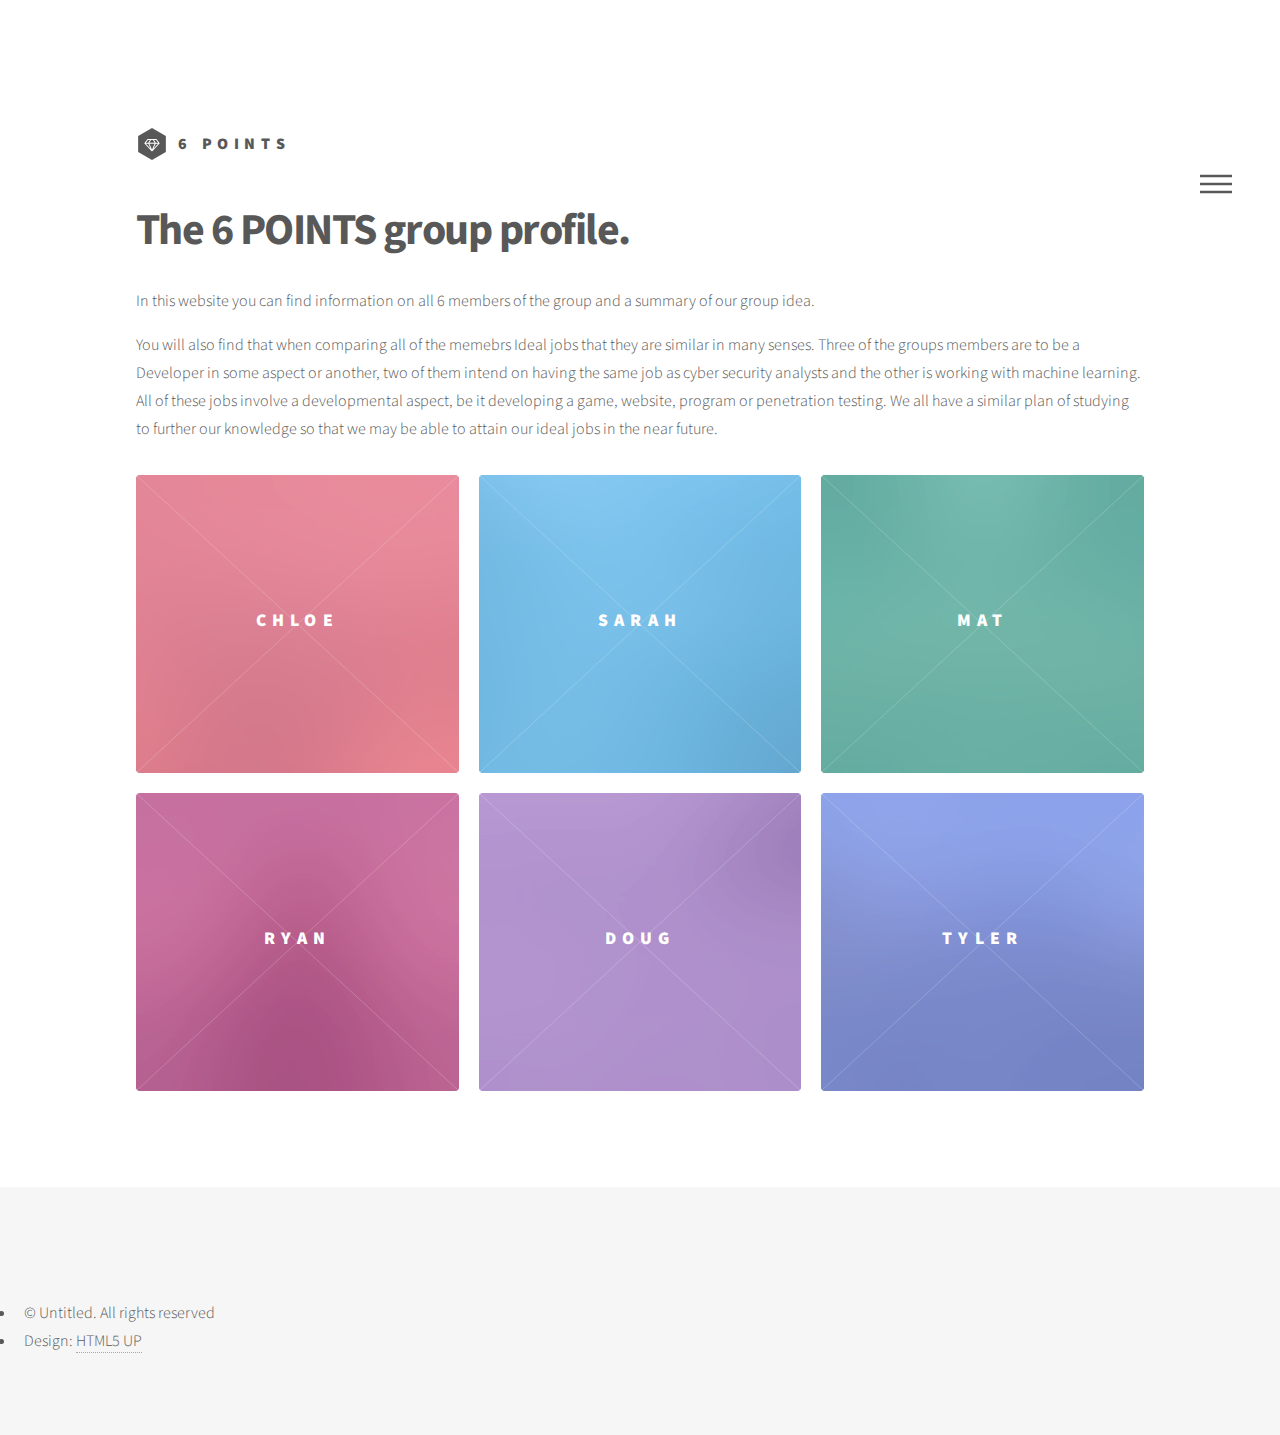
==== As2 website/index.html @ fba94cca "Add files via upload" ====
<!DOCTYPE HTML>
<!--
	Phantom by HTML5 UP
	html5up.net | @ajlkn
	Free for personal and commercial use under the CCA 3.0 license (html5up.net/license)
-->
<html>
	<head>
		<title>6 Points</title>
		<meta charset="utf-8" />
		<meta name="viewport" content="width=device-width, initial-scale=1, user-scalable=no" />
		<link rel="stylesheet" href="assets/css/main.css" />
		<noscript><link rel="stylesheet" href="assets/css/noscript.css" /></noscript>
	</head>
	<body class="is-preload">
		<!-- Wrapper -->
			<div id="wrapper">

				<!-- Header -->
					<header id="header">
						<div class="inner">

							<!-- Logo -->
								<a href="index.html" class="logo">
									<span class="symbol"><img src="images/logo.svg" alt="" /></span><span class="title">6 Points

							<!-- Nav -->
								<nav>
									<ul>
										<li><a href="#menu">Menu</a></li>
									</ul>
								</nav>

						</div>
					</header>

				<!-- Menu -->
					<nav id="menu">
						<h2>Menu</h2>
						<ul>
							<li><a href="index.html">Home</a></li>
							<li><a href="Chloe.html">Chloe</a></li>
							<li><a href="Sarah.html">Sarah</a></li>
							<li><a href="Mat.html">Mat</a></li>
							<li><a href="Ryan.html">Ryan</a></li>
							<li><a href="Doug.html">Doug</a></li>
							<li><a href="Tyler.html">Tyler</a></li>


						
						</ul>
					</nav>

				<!-- Main -->
					<div id="main">
						<div class="inner">
							<header>
								<h1></a>The 6 POINTS group profile. </h1>
								<p>In this website you can find information on all 6 members of the group and a summary of our group idea.</p>
								<p>You will also find that when comparing all of the memebrs Ideal jobs that they are similar in many senses. Three of the groups members are to be a Developer in some aspect or another, two of them intend on having the same job as cyber security analysts and the other is working with machine learning.
								All of these jobs involve a developmental aspect, be it developing a game, website, program or penetration testing.
								We all have a similar plan of studying to further our knowledge so that we may be able to attain our ideal jobs in the near future. </p>

							</header>
							<section class="tiles">
								<article class="style1">
									<span class="image">
										<img src="images/pic01.jpg" alt="" />
									</span>
									<a href="Chloe.html">
										<h2>Chloe</h2>
										<div class="content">
											
										</div>
									</a>
								</article>
								<article class="style2">
									<span class="image">
										<img src="images/pic02.jpg" alt="" />
									</span>
									<a href="Sarah.html">
										<h2>Sarah</h2>
										<div class="content">
											
										</div>
									</a>
								</article>
								<article class="style3">
									<span class="image">
										<img src="images/pic03.jpg" alt="" />
									</span>
									<a href="Mat.html">
										<h2>Mat</h2>
										<div class="content">
											
										</div>
									</a>
								</article>
								<article class="style4">
									<span class="image">
										<img src="images/pic04.jpg" alt="" />
									</span>
									<a href="Ryan.html">
										<h2>Ryan</h2>
										<div class="content">
											
										</div>
									</a>
								</article>
								<article class="style5">
									<span class="image">
										<img src="images/pic05.jpg" alt="" />
									</span>
									<a href="Doug.html">
										<h2>Doug</h2>
										<div class="content">
											
										</div>
									</a>
								</article>
								<article class="style6">
									<span class="image">
										<img src="images/pic06.jpg" alt="" />
									</span>
									<a href="Tyler.html">
										<h2>Tyler</h2>
										<div class="content">
											
										</div>
										
										</div>
									</a>
								</article>
							</section>
						</div>
					</div>

				<!-- Footer -->
					<footer id="footer">
						<div class="inner">
							<section>
								
										</div>
									</div>
									<ul class="actions">
										
									</ul>
								</form>
							</section>
							<section>
								
								</ul>
							</section>
							<ul class="copyright">
								<li>&copy; Untitled. All rights reserved</li><li>Design: <a href="http://html5up.net">HTML5 UP</a></li>
							</ul>
						</div>
					</footer>

			</div>

		<!-- Scripts -->
			<script src="assets/js/jquery.min.js"></script>
			<script src="assets/js/browser.min.js"></script>
			<script src="assets/js/breakpoints.min.js"></script>
			<script src="assets/js/util.js"></script>
			<script src="assets/js/main.js"></script>

	</body>
</html>
---- As2 website/assets/css/main.css ----
@import url(fontawesome-all.min.css);
@import url("https://fonts.googleapis.com/css?family=Source+Sans+Pro:300,700,900");

/*
	Phantom by HTML5 UP
	html5up.net | @ajlkn
	Free for personal and commercial use under the CCA 3.0 license (html5up.net/license)
*/

html, body, div, span, applet, object,
iframe, h1, h2, h3, h4, h5, h6, p, blockquote,
pre, a, abbr, acronym, address, big, cite,
code, del, dfn, em, img, ins, kbd, q, s, samp,
small, strike, strong, sub, sup, tt, var, b,
u, i, center, dl, dt, dd, ol, ul, li, fieldset,
form, label, legend, table, caption, tbody,
tfoot, thead, tr, th, td, article, aside,
canvas, details, embed, figure, figcaption,
footer, header, hgroup, menu, nav, output, ruby,
section, summary, time, mark, audio, video {
	margin: 0;
	padding: 0;
	border: 0;
	font-size: 100%;
	font: inherit;
	vertical-align: baseline;}

article, aside, details, figcaption, figure,
footer, header, hgroup, menu, nav, section {
	display: block;}

body {
	line-height: 1;
}

ol, ul {
	list-style: none;
}

blockquote, q {
	quotes: none;
}

	blockquote:before, blockquote:after, q:before, q:after {
		content: '';
		content: none;
	}

table {
	border-collapse: collapse;
	border-spacing: 0;
}

body {
	-webkit-text-size-adjust: none;
}

mark {
	background-color: transparent;
	color: inherit;
}

input::-moz-focus-inner {
	border: 0;
	padding: 0;
}

input, select, textarea {
	-moz-appearance: none;
	-webkit-appearance: none;
	-ms-appearance: none;
	appearance: none;
}

/* Basic */

	@-ms-viewport {
		width: device-width;
	}

	body {
		-ms-overflow-style: scrollbar;
	}

	@media screen and (max-width: 480px) {

		html, body {
			min-width: 320px;
		}

	}

	html {
		box-sizing: border-box;
	}

	*, *:before, *:after {
		box-sizing: inherit;
	}

	body {
		background: #ffffff;
	}

		body.is-preload *, body.is-preload *:before, body.is-preload *:after {
			-moz-animation: none !important;
			-webkit-animation: none !important;
			-ms-animation: none !important;
			animation: none !important;
			-moz-transition: none !important;
			-webkit-transition: none !important;
			-ms-transition: none !important;
			transition: none !important;
		}

/* Type */

	body, input, select, textarea {
		color: #585858;
		font-family: "Source Sans Pro", Helvetica, sans-serif;
		font-size: 16pt;
		font-weight: 300;
		line-height: 1.75;
	}

		@media screen and (max-width: 1680px) {

			body, input, select, textarea {
				font-size: 14pt;
			}

		}

		@media screen and (max-width: 1280px) {

			body, input, select, textarea {
				font-size: 12pt;
			}

		}

	a {
		-moz-transition: border-bottom-color 0.2s ease, color 0.2s ease;
		-webkit-transition: border-bottom-color 0.2s ease, color 0.2s ease;
		-ms-transition: border-bottom-color 0.2s ease, color 0.2s ease;
		transition: border-bottom-color 0.2s ease, color 0.2s ease;
		text-decoration: none;
		color: #585858;
		border-bottom: dotted 1px rgba(88, 88, 88, 0.5);
	}

		a:hover {
			border-bottom-color: transparent;
			color: #f2849e !important;
		}

	strong, b {
		font-weight: 900;
	}

	em, i {
		font-style: italic;
	}

	p {
		margin: 0 0 2em 0;
	}

	h1 {
		font-size: 2.75em;
		font-weight: 700;
		line-height: 1.3;
		margin: 0 0 1em 0;
		letter-spacing: -0.035em;
	}

		h1 a {
			color: inherit;
		}

		@media screen and (max-width: 736px) {

			h1 {
				font-size: 2em;
				margin: 0 0 1em 0;
			}

		}

		@media screen and (max-width: 360px) {

			h1 {
				font-size: 1.75em;
			}

		}

	h2, h3, h4, h5, h6 {
		font-weight: 900;
		line-height: 1.5;
		margin: 0 0 2em 0;
		text-transform: uppercase;
		letter-spacing: 0.35em;
	}

		h2 a, h3 a, h4 a, h5 a, h6 a {
			color: inherit;
		}

	h2 {
		font-size: 1.1em;
	}

	h3 {
		font-size: 1em;
	}

	h4 {
		font-size: 0.8em;
	}

	h5 {
		font-size: 0.8em;
	}

	h6 {
		font-size: 0.8em;
	}

	@media screen and (max-width: 980px) {

		h1 br, h2 br, h3 br, h4 br, h5 br, h6 br {
			display: none;
		}

	}

	@media screen and (max-width: 736px) {

		h2 {
			font-size: 1em;
		}

		h3 {
			font-size: 0.8em;
		}

	}

	sub {
		font-size: 0.8em;
		position: relative;
		top: 0.5em;
	}

	sup {
		font-size: 0.8em;
		position: relative;
		top: -0.5em;
	}

	blockquote {
		border-left: solid 4px #c9c9c9;
		font-style: italic;
		margin: 0 0 2em 0;
		padding: 0.5em 0 0.5em 2em;
	}

	code {
		background: rgba(144, 144, 144, 0.075);
		border-radius: 4px;
		border: solid 1px #c9c9c9;
		font-family: "Courier New", monospace;
		font-size: 0.9em;
		margin: 0 0.25em;
		padding: 0.25em 0.65em;
	}

	pre {
		-webkit-overflow-scrolling: touch;
		font-family: "Courier New", monospace;
		font-size: 0.9em;
		margin: 0 0 2em 0;
	}

		pre code {
			display: block;
			line-height: 1.75;
			padding: 1em 1.5em;
			overflow-x: auto;
		}

	hr {
		border: 0;
		border-bottom: solid 1px #c9c9c9;
		margin: 2em 0;
	}

		hr.major {
			margin: 3em 0;
		}

	.align-left {
		text-align: left;
	}

	.align-center {
		text-align: center;
	}

	.align-right {
		text-align: right;
	}

/* Row */

	.row {
		display: flex;
		flex-wrap: wrap;
		box-sizing: border-box;
		align-items: stretch;
	}

		.row > * {
			box-sizing: border-box;
		}

		.row.gtr-uniform > * > :last-child {
			margin-bottom: 0;
		}

		.row.aln-left {
			justify-content: flex-start;
		}

		.row.aln-center {
			justify-content: center;
		}

		.row.aln-right {
			justify-content: flex-end;
		}

		.row.aln-top {
			align-items: flex-start;
		}

		.row.aln-middle {
			align-items: center;
		}

		.row.aln-bottom {
			align-items: flex-end;
		}

		.row > .imp {
			order: -1;
		}

		.row > .col-1 {
			width: 8.33333%;
		}

		.row > .off-1 {
			margin-left: 8.33333%;
		}

		.row > .col-2 {
			width: 16.66667%;
		}

		.row > .off-2 {
			margin-left: 16.66667%;
		}

		.row > .col-3 {
			width: 25%;
		}

		.row > .off-3 {
			margin-left: 25%;
		}

		.row > .col-4 {
			width: 33.33333%;
		}

		.row > .off-4 {
			margin-left: 33.33333%;
		}

		.row > .col-5 {
			width: 41.66667%;
		}

		.row > .off-5 {
			margin-left: 41.66667%;
		}

		.row > .col-6 {
			width: 50%;
		}

		.row > .off-6 {
			margin-left: 50%;
		}

		.row > .col-7 {
			width: 58.33333%;
		}

		.row > .off-7 {
			margin-left: 58.33333%;
		}

		.row > .col-8 {
			width: 66.66667%;
		}

		.row > .off-8 {
			margin-left: 66.66667%;
		}

		.row > .col-9 {
			width: 75%;
		}

		.row > .off-9 {
			margin-left: 75%;
		}

		.row > .col-10 {
			width: 83.33333%;
		}

		.row > .off-10 {
			margin-left: 83.33333%;
		}

		.row > .col-11 {
			width: 91.66667%;
		}

		.row > .off-11 {
			margin-left: 91.66667%;
		}

		.row > .col-12 {
			width: 100%;
		}

		.row > .off-12 {
			margin-left: 100%;
		}

		.row.gtr-0 {
			margin-top: 0;
			margin-left: 0em;
		}

			.row.gtr-0 > * {
				padding: 0 0 0 0em;
			}

			.row.gtr-0.gtr-uniform {
				margin-top: 0em;
			}

				.row.gtr-0.gtr-uniform > * {
					padding-top: 0em;
				}

		.row.gtr-25 {
			margin-top: 0;
			margin-left: -0.5em;
		}

			.row.gtr-25 > * {
				padding: 0 0 0 0.5em;
			}

			.row.gtr-25.gtr-uniform {
				margin-top: -0.5em;
			}

				.row.gtr-25.gtr-uniform > * {
					padding-top: 0.5em;
				}

		.row.gtr-50 {
			margin-top: 0;
			margin-left: -1em;
		}

			.row.gtr-50 > * {
				padding: 0 0 0 1em;
			}

			.row.gtr-50.gtr-uniform {
				margin-top: -1em;
			}

				.row.gtr-50.gtr-uniform > * {
					padding-top: 1em;
				}

		.row {
			margin-top: 0;
			margin-left: -2em;
		}

			.row > * {
				padding: 0 0 0 2em;
			}

			.row.gtr-uniform {
				margin-top: -2em;
			}

				.row.gtr-uniform > * {
					padding-top: 2em;
				}

		.row.gtr-150 {
			margin-top: 0;
			margin-left: -3em;
		}

			.row.gtr-150 > * {
				padding: 0 0 0 3em;
			}

			.row.gtr-150.gtr-uniform {
				margin-top: -3em;
			}

				.row.gtr-150.gtr-uniform > * {
					padding-top: 3em;
				}

		.row.gtr-200 {
			margin-top: 0;
			margin-left: -4em;
		}

			.row.gtr-200 > * {
				padding: 0 0 0 4em;
			}

			.row.gtr-200.gtr-uniform {
				margin-top: -4em;
			}

				.row.gtr-200.gtr-uniform > * {
					padding-top: 4em;
				}

		@media screen and (max-width: 1680px) {

			.row {
				display: flex;
				flex-wrap: wrap;
				box-sizing: border-box;
				align-items: stretch;
			}

				.row > * {
					box-sizing: border-box;
				}

				.row.gtr-uniform > * > :last-child {
					margin-bottom: 0;
				}

				.row.aln-left {
					justify-content: flex-start;
				}

				.row.aln-center {
					justify-content: center;
				}

				.row.aln-right {
					justify-content: flex-end;
				}

				.row.aln-top {
					align-items: flex-start;
				}

				.row.aln-middle {
					align-items: center;
				}

				.row.aln-bottom {
					align-items: flex-end;
				}

				.row > .imp-xlarge {
					order: -1;
				}

				.row > .col-1-xlarge {
					width: 8.33333%;
				}

				.row > .off-1-xlarge {
					margin-left: 8.33333%;
				}

				.row > .col-2-xlarge {
					width: 16.66667%;
				}

				.row > .off-2-xlarge {
					margin-left: 16.66667%;
				}

				.row > .col-3-xlarge {
					width: 25%;
				}

				.row > .off-3-xlarge {
					margin-left: 25%;
				}

				.row > .col-4-xlarge {
					width: 33.33333%;
				}

				.row > .off-4-xlarge {
					margin-left: 33.33333%;
				}

				.row > .col-5-xlarge {
					width: 41.66667%;
				}

				.row > .off-5-xlarge {
					margin-left: 41.66667%;
				}

				.row > .col-6-xlarge {
					width: 50%;
				}

				.row > .off-6-xlarge {
					margin-left: 50%;
				}

				.row > .col-7-xlarge {
					width: 58.33333%;
				}

				.row > .off-7-xlarge {
					margin-left: 58.33333%;
				}

				.row > .col-8-xlarge {
					width: 66.66667%;
				}

				.row > .off-8-xlarge {
					margin-left: 66.66667%;
				}

				.row > .col-9-xlarge {
					width: 75%;
				}

				.row > .off-9-xlarge {
					margin-left: 75%;
				}

				.row > .col-10-xlarge {
					width: 83.33333%;
				}

				.row > .off-10-xlarge {
					margin-left: 83.33333%;
				}

				.row > .col-11-xlarge {
					width: 91.66667%;
				}

				.row > .off-11-xlarge {
					margin-left: 91.66667%;
				}

				.row > .col-12-xlarge {
					width: 100%;
				}

				.row > .off-12-xlarge {
					margin-left: 100%;
				}

				.row.gtr-0 {
					margin-top: 0;
					margin-left: 0em;
				}

					.row.gtr-0 > * {
						padding: 0 0 0 0em;
					}

					.row.gtr-0.gtr-uniform {
						margin-top: 0em;
					}

						.row.gtr-0.gtr-uniform > * {
							padding-top: 0em;
						}

				.row.gtr-25 {
					margin-top: 0;
					margin-left: -0.5em;
				}

					.row.gtr-25 > * {
						padding: 0 0 0 0.5em;
					}

					.row.gtr-25.gtr-uniform {
						margin-top: -0.5em;
					}

						.row.gtr-25.gtr-uniform > * {
							padding-top: 0.5em;
						}

				.row.gtr-50 {
					margin-top: 0;
					margin-left: -1em;
				}

					.row.gtr-50 > * {
						padding: 0 0 0 1em;
					}

					.row.gtr-50.gtr-uniform {
						margin-top: -1em;
					}

						.row.gtr-50.gtr-uniform > * {
							padding-top: 1em;
						}

				.row {
					margin-top: 0;
					margin-left: -2em;
				}

					.row > * {
						padding: 0 0 0 2em;
					}

					.row.gtr-uniform {
						margin-top: -2em;
					}

						.row.gtr-uniform > * {
							padding-top: 2em;
						}

				.row.gtr-150 {
					margin-top: 0;
					margin-left: -3em;
				}

					.row.gtr-150 > * {
						padding: 0 0 0 3em;
					}

					.row.gtr-150.gtr-uniform {
						margin-top: -3em;
					}

						.row.gtr-150.gtr-uniform > * {
							padding-top: 3em;
						}

				.row.gtr-200 {
					margin-top: 0;
					margin-left: -4em;
				}

					.row.gtr-200 > * {
						padding: 0 0 0 4em;
					}

					.row.gtr-200.gtr-uniform {
						margin-top: -4em;
					}

						.row.gtr-200.gtr-uniform > * {
							padding-top: 4em;
						}

		}

		@media screen and (max-width: 1280px) {

			.row {
				display: flex;
				flex-wrap: wrap;
				box-sizing: border-box;
				align-items: stretch;
			}

				.row > * {
					box-sizing: border-box;
				}

				.row.gtr-uniform > * > :last-child {
					margin-bottom: 0;
				}

				.row.aln-left {
					justify-content: flex-start;
				}

				.row.aln-center {
					justify-content: center;
				}

				.row.aln-right {
					justify-content: flex-end;
				}

				.row.aln-top {
					align-items: flex-start;
				}

				.row.aln-middle {
					align-items: center;
				}

				.row.aln-bottom {
					align-items: flex-end;
				}

				.row > .imp-large {
					order: -1;
				}

				.row > .col-1-large {
					width: 8.33333%;
				}

				.row > .off-1-large {
					margin-left: 8.33333%;
				}

				.row > .col-2-large {
					width: 16.66667%;
				}

				.row > .off-2-large {
					margin-left: 16.66667%;
				}

				.row > .col-3-large {
					width: 25%;
				}

				.row > .off-3-large {
					margin-left: 25%;
				}

				.row > .col-4-large {
					width: 33.33333%;
				}

				.row > .off-4-large {
					margin-left: 33.33333%;
				}

				.row > .col-5-large {
					width: 41.66667%;
				}

				.row > .off-5-large {
					margin-left: 41.66667%;
				}

				.row > .col-6-large {
					width: 50%;
				}

				.row > .off-6-large {
					margin-left: 50%;
				}

				.row > .col-7-large {
					width: 58.33333%;
				}

				.row > .off-7-large {
					margin-left: 58.33333%;
				}

				.row > .col-8-large {
					width: 66.66667%;
				}

				.row > .off-8-large {
					margin-left: 66.66667%;
				}

				.row > .col-9-large {
					width: 75%;
				}

				.row > .off-9-large {
					margin-left: 75%;
				}

				.row > .col-10-large {
					width: 83.33333%;
				}

				.row > .off-10-large {
					margin-left: 83.33333%;
				}

				.row > .col-11-large {
					width: 91.66667%;
				}

				.row > .off-11-large {
					margin-left: 91.66667%;
				}

				.row > .col-12-large {
					width: 100%;
				}

				.row > .off-12-large {
					margin-left: 100%;
				}

				.row.gtr-0 {
					margin-top: 0;
					margin-left: 0em;
				}

					.row.gtr-0 > * {
						padding: 0 0 0 0em;
					}

					.row.gtr-0.gtr-uniform {
						margin-top: 0em;
					}

						.row.gtr-0.gtr-uniform > * {
							padding-top: 0em;
						}

				.row.gtr-25 {
					margin-top: 0;
					margin-left: -0.5em;
				}

					.row.gtr-25 > * {
						padding: 0 0 0 0.5em;
					}

					.row.gtr-25.gtr-uniform {
						margin-top: -0.5em;
					}

						.row.gtr-25.gtr-uniform > * {
							padding-top: 0.5em;
						}

				.row.gtr-50 {
					margin-top: 0;
					margin-left: -1em;
				}

					.row.gtr-50 > * {
						padding: 0 0 0 1em;
					}

					.row.gtr-50.gtr-uniform {
						margin-top: -1em;
					}

						.row.gtr-50.gtr-uniform > * {
							padding-top: 1em;
						}

				.row {
					margin-top: 0;
					margin-left: -2em;
				}

					.row > * {
						padding: 0 0 0 2em;
					}

					.row.gtr-uniform {
						margin-top: -2em;
					}

						.row.gtr-uniform > * {
							padding-top: 2em;
						}

				.row.gtr-150 {
					margin-top: 0;
					margin-left: -3em;
				}

					.row.gtr-150 > * {
						padding: 0 0 0 3em;
					}

					.row.gtr-150.gtr-uniform {
						margin-top: -3em;
					}

						.row.gtr-150.gtr-uniform > * {
							padding-top: 3em;
						}

				.row.gtr-200 {
					margin-top: 0;
					margin-left: -4em;
				}

					.row.gtr-200 > * {
						padding: 0 0 0 4em;
					}

					.row.gtr-200.gtr-uniform {
						margin-top: -4em;
					}

						.row.gtr-200.gtr-uniform > * {
							padding-top: 4em;
						}

		}

		@media screen and (max-width: 980px) {

			.row {
				display: flex;
				flex-wrap: wrap;
				box-sizing: border-box;
				align-items: stretch;
			}

				.row > * {
					box-sizing: border-box;
				}

				.row.gtr-uniform > * > :last-child {
					margin-bottom: 0;
				}

				.row.aln-left {
					justify-content: flex-start;
				}

				.row.aln-center {
					justify-content: center;
				}

				.row.aln-right {
					justify-content: flex-end;
				}

				.row.aln-top {
					align-items: flex-start;
				}

				.row.aln-middle {
					align-items: center;
				}

				.row.aln-bottom {
					align-items: flex-end;
				}

				.row > .imp-medium {
					order: -1;
				}

				.row > .col-1-medium {
					width: 8.33333%;
				}

				.row > .off-1-medium {
					margin-left: 8.33333%;
				}

				.row > .col-2-medium {
					width: 16.66667%;
				}

				.row > .off-2-medium {
					margin-left: 16.66667%;
				}

				.row > .col-3-medium {
					width: 25%;
				}

				.row > .off-3-medium {
					margin-left: 25%;
				}

				.row > .col-4-medium {
					width: 33.33333%;
				}

				.row > .off-4-medium {
					margin-left: 33.33333%;
				}

				.row > .col-5-medium {
					width: 41.66667%;
				}

				.row > .off-5-medium {
					margin-left: 41.66667%;
				}

				.row > .col-6-medium {
					width: 50%;
				}

				.row > .off-6-medium {
					margin-left: 50%;
				}

				.row > .col-7-medium {
					width: 58.33333%;
				}

				.row > .off-7-medium {
					margin-left: 58.33333%;
				}

				.row > .col-8-medium {
					width: 66.66667%;
				}

				.row > .off-8-medium {
					margin-left: 66.66667%;
				}

				.row > .col-9-medium {
					width: 75%;
				}

				.row > .off-9-medium {
					margin-left: 75%;
				}

				.row > .col-10-medium {
					width: 83.33333%;
				}

				.row > .off-10-medium {
					margin-left: 83.33333%;
				}

				.row > .col-11-medium {
					width: 91.66667%;
				}

				.row > .off-11-medium {
					margin-left: 91.66667%;
				}

				.row > .col-12-medium {
					width: 100%;
				}

				.row > .off-12-medium {
					margin-left: 100%;
				}

				.row.gtr-0 {
					margin-top: 0;
					margin-left: 0em;
				}

					.row.gtr-0 > * {
						padding: 0 0 0 0em;
					}

					.row.gtr-0.gtr-uniform {
						margin-top: 0em;
					}

						.row.gtr-0.gtr-uniform > * {
							padding-top: 0em;
						}

				.row.gtr-25 {
					margin-top: 0;
					margin-left: -0.375em;
				}

					.row.gtr-25 > * {
						padding: 0 0 0 0.375em;
					}

					.row.gtr-25.gtr-uniform {
						margin-top: -0.375em;
					}

						.row.gtr-25.gtr-uniform > * {
							padding-top: 0.375em;
						}

				.row.gtr-50 {
					margin-top: 0;
					margin-left: -0.75em;
				}

					.row.gtr-50 > * {
						padding: 0 0 0 0.75em;
					}

					.row.gtr-50.gtr-uniform {
						margin-top: -0.75em;
					}

						.row.gtr-50.gtr-uniform > * {
							padding-top: 0.75em;
						}

				.row {
					margin-top: 0;
					margin-left: -1.5em;
				}

					.row > * {
						padding: 0 0 0 1.5em;
					}

					.row.gtr-uniform {
						margin-top: -1.5em;
					}

						.row.gtr-uniform > * {
							padding-top: 1.5em;
						}

				.row.gtr-150 {
					margin-top: 0;
					margin-left: -2.25em;
				}

					.row.gtr-150 > * {
						padding: 0 0 0 2.25em;
					}

					.row.gtr-150.gtr-uniform {
						margin-top: -2.25em;
					}

						.row.gtr-150.gtr-uniform > * {
							padding-top: 2.25em;
						}

				.row.gtr-200 {
					margin-top: 0;
					margin-left: -3em;
				}

					.row.gtr-200 > * {
						padding: 0 0 0 3em;
					}

					.row.gtr-200.gtr-uniform {
						margin-top: -3em;
					}

						.row.gtr-200.gtr-uniform > * {
							padding-top: 3em;
						}

		}

		@media screen and (max-width: 736px) {

			.row {
				display: flex;
				flex-wrap: wrap;
				box-sizing: border-box;
				align-items: stretch;
			}

				.row > * {
					box-sizing: border-box;
				}

				.row.gtr-uniform > * > :last-child {
					margin-bottom: 0;
				}

				.row.aln-left {
					justify-content: flex-start;
				}

				.row.aln-center {
					justify-content: center;
				}

				.row.aln-right {
					justify-content: flex-end;
				}

				.row.aln-top {
					align-items: flex-start;
				}

				.row.aln-middle {
					align-items: center;
				}

				.row.aln-bottom {
					align-items: flex-end;
				}

				.row > .imp-small {
					order: -1;
				}

				.row > .col-1-small {
					width: 8.33333%;
				}

				.row > .off-1-small {
					margin-left: 8.33333%;
				}

				.row > .col-2-small {
					width: 16.66667%;
				}

				.row > .off-2-small {
					margin-left: 16.66667%;
				}

				.row > .col-3-small {
					width: 25%;
				}

				.row > .off-3-small {
					margin-left: 25%;
				}

				.row > .col-4-small {
					width: 33.33333%;
				}

				.row > .off-4-small {
					margin-left: 33.33333%;
				}

				.row > .col-5-small {
					width: 41.66667%;
				}

				.row > .off-5-small {
					margin-left: 41.66667%;
				}

				.row > .col-6-small {
					width: 50%;
				}

				.row > .off-6-small {
					margin-left: 50%;
				}

				.row > .col-7-small {
					width: 58.33333%;
				}

				.row > .off-7-small {
					margin-left: 58.33333%;
				}

				.row > .col-8-small {
					width: 66.66667%;
				}

				.row > .off-8-small {
					margin-left: 66.66667%;
				}

				.row > .col-9-small {
					width: 75%;
				}

				.row > .off-9-small {
					margin-left: 75%;
				}

				.row > .col-10-small {
					width: 83.33333%;
				}

				.row > .off-10-small {
					margin-left: 83.33333%;
				}

				.row > .col-11-small {
					width: 91.66667%;
				}

				.row > .off-11-small {
					margin-left: 91.66667%;
				}

				.row > .col-12-small {
					width: 100%;
				}

				.row > .off-12-small {
					margin-left: 100%;
				}

				.row.gtr-0 {
					margin-top: 0;
					margin-left: 0em;
				}

					.row.gtr-0 > * {
						padding: 0 0 0 0em;
					}

					.row.gtr-0.gtr-uniform {
						margin-top: 0em;
					}

						.row.gtr-0.gtr-uniform > * {
							padding-top: 0em;
						}

				.row.gtr-25 {
					margin-top: 0;
					margin-left: -0.25em;
				}

					.row.gtr-25 > * {
						padding: 0 0 0 0.25em;
					}

					.row.gtr-25.gtr-uniform {
						margin-top: -0.25em;
					}

						.row.gtr-25.gtr-uniform > * {
							padding-top: 0.25em;
						}

				.row.gtr-50 {
					margin-top: 0;
					margin-left: -0.5em;
				}

					.row.gtr-50 > * {
						padding: 0 0 0 0.5em;
					}

					.row.gtr-50.gtr-uniform {
						margin-top: -0.5em;
					}

						.row.gtr-50.gtr-uniform > * {
							padding-top: 0.5em;
						}

				.row {
					margin-top: 0;
					margin-left: -1em;
				}

					.row > * {
						padding: 0 0 0 1em;
					}

					.row.gtr-uniform {
						margin-top: -1em;
					}

						.row.gtr-uniform > * {
							padding-top: 1em;
						}

				.row.gtr-150 {
					margin-top: 0;
					margin-left: -1.5em;
				}

					.row.gtr-150 > * {
						padding: 0 0 0 1.5em;
					}

					.row.gtr-150.gtr-uniform {
						margin-top: -1.5em;
					}

						.row.gtr-150.gtr-uniform > * {
							padding-top: 1.5em;
						}

				.row.gtr-200 {
					margin-top: 0;
					margin-left: -2em;
				}

					.row.gtr-200 > * {
						padding: 0 0 0 2em;
					}

					.row.gtr-200.gtr-uniform {
						margin-top: -2em;
					}

						.row.gtr-200.gtr-uniform > * {
							padding-top: 2em;
						}

		}

		@media screen and (max-width: 480px) {

			.row {
				display: flex;
				flex-wrap: wrap;
				box-sizing: border-box;
				align-items: stretch;
			}

				.row > * {
					box-sizing: border-box;
				}

				.row.gtr-uniform > * > :last-child {
					margin-bottom: 0;
				}

				.row.aln-left {
					justify-content: flex-start;
				}

				.row.aln-center {
					justify-content: center;
				}

				.row.aln-right {
					justify-content: flex-end;
				}

				.row.aln-top {
					align-items: flex-start;
				}

				.row.aln-middle {
					align-items: center;
				}

				.row.aln-bottom {
					align-items: flex-end;
				}

				.row > .imp-xsmall {
					order: -1;
				}

				.row > .col-1-xsmall {
					width: 8.33333%;
				}

				.row > .off-1-xsmall {
					margin-left: 8.33333%;
				}

				.row > .col-2-xsmall {
					width: 16.66667%;
				}

				.row > .off-2-xsmall {
					margin-left: 16.66667%;
				}

				.row > .col-3-xsmall {
					width: 25%;
				}

				.row > .off-3-xsmall {
					margin-left: 25%;
				}

				.row > .col-4-xsmall {
					width: 33.33333%;
				}

				.row > .off-4-xsmall {
					margin-left: 33.33333%;
				}

				.row > .col-5-xsmall {
					width: 41.66667%;
				}

				.row > .off-5-xsmall {
					margin-left: 41.66667%;
				}

				.row > .col-6-xsmall {
					width: 50%;
				}

				.row > .off-6-xsmall {
					margin-left: 50%;
				}

				.row > .col-7-xsmall {
					width: 58.33333%;
				}

				.row > .off-7-xsmall {
					margin-left: 58.33333%;
				}

				.row > .col-8-xsmall {
					width: 66.66667%;
				}

				.row > .off-8-xsmall {
					margin-left: 66.66667%;
				}

				.row > .col-9-xsmall {
					width: 75%;
				}

				.row > .off-9-xsmall {
					margin-left: 75%;
				}

				.row > .col-10-xsmall {
					width: 83.33333%;
				}

				.row > .off-10-xsmall {
					margin-left: 83.33333%;
				}

				.row > .col-11-xsmall {
					width: 91.66667%;
				}

				.row > .off-11-xsmall {
					margin-left: 91.66667%;
				}

				.row > .col-12-xsmall {
					width: 100%;
				}

				.row > .off-12-xsmall {
					margin-left: 100%;
				}

				.row.gtr-0 {
					margin-top: 0;
					margin-left: 0em;
				}

					.row.gtr-0 > * {
						padding: 0 0 0 0em;
					}

					.row.gtr-0.gtr-uniform {
						margin-top: 0em;
					}

						.row.gtr-0.gtr-uniform > * {
							padding-top: 0em;
						}

				.row.gtr-25 {
					margin-top: 0;
					margin-left: -0.25em;
				}

					.row.gtr-25 > * {
						padding: 0 0 0 0.25em;
					}

					.row.gtr-25.gtr-uniform {
						margin-top: -0.25em;
					}

						.row.gtr-25.gtr-uniform > * {
							padding-top: 0.25em;
						}

				.row.gtr-50 {
					margin-top: 0;
					margin-left: -0.5em;
				}

					.row.gtr-50 > * {
						padding: 0 0 0 0.5em;
					}

					.row.gtr-50.gtr-uniform {
						margin-top: -0.5em;
					}

						.row.gtr-50.gtr-uniform > * {
							padding-top: 0.5em;
						}

				.row {
					margin-top: 0;
					margin-left: -1em;
				}

					.row > * {
						padding: 0 0 0 1em;
					}

					.row.gtr-uniform {
						margin-top: -1em;
					}

						.row.gtr-uniform > * {
							padding-top: 1em;
						}

				.row.gtr-150 {
					margin-top: 0;
					margin-left: -1.5em;
				}

					.row.gtr-150 > * {
						padding: 0 0 0 1.5em;
					}

					.row.gtr-150.gtr-uniform {
						margin-top: -1.5em;
					}

						.row.gtr-150.gtr-uniform > * {
							padding-top: 1.5em;
						}

				.row.gtr-200 {
					margin-top: 0;
					margin-left: -2em;
				}

					.row.gtr-200 > * {
						padding: 0 0 0 2em;
					}

					.row.gtr-200.gtr-uniform {
						margin-top: -2em;
					}

						.row.gtr-200.gtr-uniform > * {
							padding-top: 2em;
						}

		}

/* Section/Article */

	section.special, article.special {
		text-align: center;
	}

	header p {
		margin-top: -1em;
	}

	@media screen and (max-width: 736px) {

		header p {
			margin-top: 0;
		}

	}

/* Icon */

	.icon {
		text-decoration: none;
		border-bottom: none;
		position: relative;
	}

		.icon:before {
			-moz-osx-font-smoothing: grayscale;
			-webkit-font-smoothing: antialiased;
			display: inline-block;
			font-style: normal;
			font-variant: normal;
			text-rendering: auto;
			line-height: 1;
			text-transform: none !important;
			font-family: 'Font Awesome 5 Free';
			font-weight: 400;
		}

		.icon > .label {
			display: none;
		}

		.icon:before {
			line-height: inherit;
		}

		.icon.solid:before {
			font-weight: 900;
		}

		.icon.brands:before {
			font-family: 'Font Awesome 5 Brands';
		}

		.icon.style2 {
			-moz-transition: background-color 0.2s ease-in-out, color 0.2s ease-in-out, border-color 0.2s ease-in-out;
			-webkit-transition: background-color 0.2s ease-in-out, color 0.2s ease-in-out, border-color 0.2s ease-in-out;
			-ms-transition: background-color 0.2s ease-in-out, color 0.2s ease-in-out, border-color 0.2s ease-in-out;
			transition: background-color 0.2s ease-in-out, color 0.2s ease-in-out, border-color 0.2s ease-in-out;
			background-color: transparent;
			border: solid 1px #c9c9c9;
			border-radius: 4px;
			width: 2.65em;
			height: 2.65em;
			display: inline-block;
			text-align: center;
			line-height: 2.65em;
			color: inherit;
		}

			.icon.style2:before {
				font-size: 1.1em;
			}

			.icon.style2:hover {
				color: #f2849e;
				border-color: #f2849e;
			}

			.icon.style2:active {
				background-color: rgba(242, 132, 158, 0.1);
			}

/* List */

	ol {
		list-style: decimal;
		margin: 0 0 2em 0;
		padding-left: 1.25em;
	}

		ol li {
			padding-left: 0.25em;
		}

	ul {
		list-style: disc;
		margin: 0 0 2em 0;
		padding-left: 1em;
	}

		ul li {
			padding-left: 0.5em;
		}

		ul.alt {
			list-style: none;
			padding-left: 0;
		}

			ul.alt li {
				border-top: solid 1px #c9c9c9;
				padding: 0.5em 0;
			}

				ul.alt li:first-child {
					border-top: 0;
					padding-top: 0;
				}

	dl {
		margin: 0 0 2em 0;
	}

		dl dt {
			display: block;
			font-weight: 900;
			margin: 0 0 1em 0;
		}

		dl dd {
			margin-left: 2em;
		}

/* Actions */

	ul.actions {
		display: -moz-flex;
		display: -webkit-flex;
		display: -ms-flex;
		display: flex;
		cursor: default;
		list-style: none;
		margin-left: -1em;
		padding-left: 0;
	}

		ul.actions li {
			padding: 0 0 0 1em;
			vertical-align: middle;
		}

		ul.actions.special {
			-moz-justify-content: center;
			-webkit-justify-content: center;
			-ms-justify-content: center;
			justify-content: center;
			width: 100%;
			margin-left: 0;
		}

			ul.actions.special li:first-child {
				padding-left: 0;
			}

		ul.actions.stacked {
			-moz-flex-direction: column;
			-webkit-flex-direction: column;
			-ms-flex-direction: column;
			flex-direction: column;
			margin-left: 0;
		}

			ul.actions.stacked li {
				padding: 1.3em 0 0 0;
			}

				ul.actions.stacked li:first-child {
					padding-top: 0;
				}

		ul.actions.fit {
			width: calc(100% + 1em);
		}

			ul.actions.fit li {
				-moz-flex-grow: 1;
				-webkit-flex-grow: 1;
				-ms-flex-grow: 1;
				flex-grow: 1;
				-moz-flex-shrink: 1;
				-webkit-flex-shrink: 1;
				-ms-flex-shrink: 1;
				flex-shrink: 1;
				width: 100%;
			}

				ul.actions.fit li > * {
					width: 100%;
				}

			ul.actions.fit.stacked {
				width: 100%;
			}

		@media screen and (max-width: 480px) {

			ul.actions:not(.fixed) {
				-moz-flex-direction: column;
				-webkit-flex-direction: column;
				-ms-flex-direction: column;
				flex-direction: column;
				margin-left: 0;
				width: 100% !important;
			}

				ul.actions:not(.fixed) li {
					-moz-flex-grow: 1;
					-webkit-flex-grow: 1;
					-ms-flex-grow: 1;
					flex-grow: 1;
					-moz-flex-shrink: 1;
					-webkit-flex-shrink: 1;
					-ms-flex-shrink: 1;
					flex-shrink: 1;
					padding: 1em 0 0 0;
					text-align: center;
					width: 100%;
				}

					ul.actions:not(.fixed) li > * {
						width: 100%;
					}

					ul.actions:not(.fixed) li:first-child {
						padding-top: 0;
					}

					ul.actions:not(.fixed) li input[type="submit"],
					ul.actions:not(.fixed) li input[type="reset"],
					ul.actions:not(.fixed) li input[type="button"],
					ul.actions:not(.fixed) li button,
					ul.actions:not(.fixed) li .button {
						width: 100%;
					}

						ul.actions:not(.fixed) li input[type="submit"].icon:before,
						ul.actions:not(.fixed) li input[type="reset"].icon:before,
						ul.actions:not(.fixed) li input[type="button"].icon:before,
						ul.actions:not(.fixed) li button.icon:before,
						ul.actions:not(.fixed) li .button.icon:before {
							margin-left: -0.5rem;
						}

		}

/* Icons */

	ul.icons {
		cursor: default;
		list-style: none;
		padding-left: 0;
		margin: -1em 0 2em -1em;
	}

		ul.icons li {
			display: inline-block;
			padding: 1em 0 0 1em;
		}

/* Form */

	form {
		margin: 0 0 2em 0;
		overflow-x: hidden;
	}

		form > :last-child {
			margin-bottom: 0;
		}

		form > .fields {
			display: -moz-flex;
			display: -webkit-flex;
			display: -ms-flex;
			display: flex;
			-moz-flex-wrap: wrap;
			-webkit-flex-wrap: wrap;
			-ms-flex-wrap: wrap;
			flex-wrap: wrap;
			width: calc(100% + 3em);
			margin: -1.5em 0 2em -1.5em;
		}

			form > .fields > .field {
				-moz-flex-grow: 0;
				-webkit-flex-grow: 0;
				-ms-flex-grow: 0;
				flex-grow: 0;
				-moz-flex-shrink: 0;
				-webkit-flex-shrink: 0;
				-ms-flex-shrink: 0;
				flex-shrink: 0;
				padding: 1.5em 0 0 1.5em;
				width: calc(100% - 1.5em);
			}

				form > .fields > .field.half {
					width: calc(50% - 0.75em);
				}

				form > .fields > .field.third {
					width: calc(100%/3 - 0.5em);
				}

				form > .fields > .field.quarter {
					width: calc(25% - 0.375em);
				}

		@media screen and (max-width: 480px) {

			form > .fields {
				width: calc(100% + 3em);
				margin: -1.5em 0 2em -1.5em;
			}

				form > .fields > .field {
					padding: 1.5em 0 0 1.5em;
					width: calc(100% - 1.5em);
				}

					form > .fields > .field.half {
						width: calc(100% - 1.5em);
					}

					form > .fields > .field.third {
						width: calc(100% - 1.5em);
					}

					form > .fields > .field.quarter {
						width: calc(100% - 1.5em);
					}

		}

	label {
		display: block;
		font-size: 0.9em;
		font-weight: 900;
		margin: 0 0 1em 0;
	}

	input[type="text"],
	input[type="password"],
	input[type="email"],
	input[type="tel"],
	select,
	textarea {
		-moz-appearance: none;
		-webkit-appearance: none;
		-ms-appearance: none;
		appearance: none;
		background-color: transparent;
		border: none;
		border-radius: 0;
		border-bottom: solid 1px #c9c9c9;
		color: inherit;
		display: block;
		outline: 0;
		padding: 0;
		text-decoration: none;
		width: 100%;
	}

		input[type="text"]:invalid,
		input[type="password"]:invalid,
		input[type="email"]:invalid,
		input[type="tel"]:invalid,
		select:invalid,
		textarea:invalid {
			box-shadow: none;
		}

		input[type="text"]:focus,
		input[type="password"]:focus,
		input[type="email"]:focus,
		input[type="tel"]:focus,
		select:focus,
		textarea:focus {
			border-bottom-color: #f2849e;
			box-shadow: inset 0 -1px 0 0 #f2849e;
		}

	select {
		background-image: url("data:image/svg+xml;charset=utf8,%3Csvg xmlns='http://www.w3.org/2000/svg' width='40' height='40' preserveAspectRatio='none' viewBox='0 0 40 40'%3E%3Cpath d='M9.4,12.3l10.4,10.4l10.4-10.4c0.2-0.2,0.5-0.4,0.9-0.4c0.3,0,0.6,0.1,0.9,0.4l3.3,3.3c0.2,0.2,0.4,0.5,0.4,0.9 c0,0.4-0.1,0.6-0.4,0.9L20.7,31.9c-0.2,0.2-0.5,0.4-0.9,0.4c-0.3,0-0.6-0.1-0.9-0.4L4.3,17.3c-0.2-0.2-0.4-0.5-0.4-0.9 c0-0.4,0.1-0.6,0.4-0.9l3.3-3.3c0.2-0.2,0.5-0.4,0.9-0.4S9.1,12.1,9.4,12.3z' fill='%23c9c9c9' /%3E%3C/svg%3E");
		background-size: 1.25rem;
		background-repeat: no-repeat;
		background-position: calc(100% - 1rem) center;
		height: 3em;
		padding-right: 3em;
		text-overflow: ellipsis;
	}

		select option {
			background: #ffffff;
		}

		select:focus::-ms-value {
			background-color: transparent;
		}

		select::-ms-expand {
			display: none;
		}

	input[type="text"],
	input[type="password"],
	input[type="email"],
	select {
		height: 3em;
	}

	textarea {
		padding: 0;
		min-height: 3.75em;
	}

	input[type="checkbox"],
	input[type="radio"] {
		-moz-appearance: none;
		-webkit-appearance: none;
		-ms-appearance: none;
		appearance: none;
		display: block;
		float: left;
		margin-right: -2em;
		opacity: 0;
		width: 1em;
		z-index: -1;
	}

		input[type="checkbox"] + label,
		input[type="radio"] + label {
			text-decoration: none;
			color: #585858;
			cursor: pointer;
			display: inline-block;
			font-size: 1em;
			font-weight: 300;
			padding-left: 2.55em;
			padding-right: 0.75em;
			position: relative;
		}

			input[type="checkbox"] + label:before,
			input[type="radio"] + label:before {
				-moz-osx-font-smoothing: grayscale;
				-webkit-font-smoothing: antialiased;
				display: inline-block;
				font-style: normal;
				font-variant: normal;
				text-rendering: auto;
				line-height: 1;
				text-transform: none !important;
				font-family: 'Font Awesome 5 Free';
				font-weight: 900;
			}

			input[type="checkbox"] + label:before,
			input[type="radio"] + label:before {
				border-radius: 4px;
				border: solid 1px #c9c9c9;
				content: '';
				display: inline-block;
				font-size: 0.8em;
				height: 2.25em;
				left: 0;
				line-height: 2.25em;
				position: absolute;
				text-align: center;
				top: 0;
				width: 2.25em;
			}

		input[type="checkbox"]:checked + label:before,
		input[type="radio"]:checked + label:before {
			background: #585858;
			border-color: #585858;
			color: #ffffff;
			content: '\f00c';
		}

		input[type="checkbox"]:focus + label:before,
		input[type="radio"]:focus + label:before {
			border-color: #f2849e;
			box-shadow: 0 0 0 1px #f2849e;
		}

	input[type="checkbox"] + label:before {
		border-radius: 4px;
	}

	input[type="radio"] + label:before {
		border-radius: 100%;
	}

/* Box */

	.box {
		border-radius: 4px;
		border: solid 1px #c9c9c9;
		margin-bottom: 2em;
		padding: 1.5em;
	}

		.box > :last-child,
		.box > :last-child > :last-child,
		.box > :last-child > :last-child > :last-child {
			margin-bottom: 0;
		}

		.box.alt {
			border: 0;
			border-radius: 0;
			padding: 0;
		}

/* Image */

	.image {
		border-radius: 4px;
		border: 0;
		display: inline-block;
		position: relative;
	}

		.image img {
			border-radius: 4px;
			display: block;
		}

		.image.left, .image.right {
			max-width: 40%;
		}

			.image.left img, .image.right img {
				width: 100%;
			}

		.image.left {
			float: left;
			padding: 0 1.5em 1em 0;
			top: 0.25em;
		}

		.image.right {
			float: right;
			padding: 0 0 1em 1.5em;
			top: 0.25em;
		}

		.image.fit {
			display: block;
			margin: 0 0 2em 0;
			width: 100%;
		}

			.image.fit img {
				width: 100%;
			}

		.image.main {
			display: block;
			margin: 0 0 3em 0;
			width: 100%;
		}

			.image.main img {
				width: 100%;
			}

			@media screen and (max-width: 736px) {

				.image.main {
					margin: 0 0 2em 0;
				}

			}

/* Table */

	.table-wrapper {
		-webkit-overflow-scrolling: touch;
		overflow-x: auto;
	}

	table {
		margin: 0 0 2em 0;
		width: 100%;
	}

		table tbody tr {
			border: solid 1px #c9c9c9;
			border-left: 0;
			border-right: 0;
		}

			table tbody tr:nth-child(2n + 1) {
				background-color: rgba(144, 144, 144, 0.075);
			}

		table td {
			padding: 0.75em 0.75em;
		}

		table th {
			font-size: 0.9em;
			font-weight: 900;
			padding: 0 0.75em 0.75em 0.75em;
			text-align: left;
		}

		table thead {
			border-bottom: solid 2px #c9c9c9;
		}

		table tfoot {
			border-top: solid 2px #c9c9c9;
		}

		table.alt {
			border-collapse: separate;
		}

			table.alt tbody tr td {
				border: solid 1px #c9c9c9;
				border-left-width: 0;
				border-top-width: 0;
			}

				table.alt tbody tr td:first-child {
					border-left-width: 1px;
				}

			table.alt tbody tr:first-child td {
				border-top-width: 1px;
			}

			table.alt thead {
				border-bottom: 0;
			}

			table.alt tfoot {
				border-top: 0;
			}

/* Button */

	input[type="submit"],
	input[type="reset"],
	input[type="button"],
	button,
	.button {
		-moz-appearance: none;
		-webkit-appearance: none;
		-ms-appearance: none;
		appearance: none;
		-moz-transition: background-color 0.2s ease-in-out, color 0.2s ease-in-out, box-shadow 0.2s ease-in-out;
		-webkit-transition: background-color 0.2s ease-in-out, color 0.2s ease-in-out, box-shadow 0.2s ease-in-out;
		-ms-transition: background-color 0.2s ease-in-out, color 0.2s ease-in-out, box-shadow 0.2s ease-in-out;
		transition: background-color 0.2s ease-in-out, color 0.2s ease-in-out, box-shadow 0.2s ease-in-out;
		background-color: transparent;
		border-radius: 4px;
		border: 0;
		box-shadow: inset 0 0 0 2px #585858;
		color: #585858 !important;
		cursor: pointer;
		display: inline-block;
		font-size: 0.8em;
		font-weight: 900;
		height: 3.5em;
		letter-spacing: 0.35em;
		line-height: 3.45em;
		overflow: hidden;
		padding: 0 1.25em 0 1.6em;
		text-align: center;
		text-decoration: none;
		text-overflow: ellipsis;
		text-transform: uppercase;
		white-space: nowrap;
	}

		input[type="submit"].icon:before,
		input[type="reset"].icon:before,
		input[type="button"].icon:before,
		button.icon:before,
		.button.icon:before {
			margin-right: 0.5em;
		}

		input[type="submit"].fit,
		input[type="reset"].fit,
		input[type="button"].fit,
		button.fit,
		.button.fit {
			width: 100%;
		}

		input[type="submit"]:hover,
		input[type="reset"]:hover,
		input[type="button"]:hover,
		button:hover,
		.button:hover {
			color: #f2849e !important;
			box-shadow: inset 0 0 0 2px #f2849e;
		}

		input[type="submit"]:active,
		input[type="reset"]:active,
		input[type="button"]:active,
		button:active,
		.button:active {
			background-color: rgba(242, 132, 158, 0.1);
		}

		input[type="submit"].small,
		input[type="reset"].small,
		input[type="button"].small,
		button.small,
		.button.small {
			font-size: 0.6em;
		}

		input[type="submit"].large,
		input[type="reset"].large,
		input[type="button"].large,
		button.large,
		.button.large {
			font-size: 1em;
		}

		input[type="submit"].primary,
		input[type="reset"].primary,
		input[type="button"].primary,
		button.primary,
		.button.primary {
			box-shadow: none;
			background-color: #585858;
			color: #ffffff !important;
		}

			input[type="submit"].primary:hover,
			input[type="reset"].primary:hover,
			input[type="button"].primary:hover,
			button.primary:hover,
			.button.primary:hover {
				background-color: #f2849e;
			}

			input[type="submit"].primary:active,
			input[type="reset"].primary:active,
			input[type="button"].primary:active,
			button.primary:active,
			.button.primary:active {
				background-color: #ee5f81;
			}

		input[type="submit"].disabled, input[type="submit"]:disabled,
		input[type="reset"].disabled,
		input[type="reset"]:disabled,
		input[type="button"].disabled,
		input[type="button"]:disabled,
		button.disabled,
		button:disabled,
		.button.disabled,
		.button:disabled {
			pointer-events: none;
			opacity: 0.25;
		}

/* Tiles */

	.tiles {
		display: -moz-flex;
		display: -webkit-flex;
		display: -ms-flex;
		display: flex;
		-moz-flex-wrap: wrap;
		-webkit-flex-wrap: wrap;
		-ms-flex-wrap: wrap;
		flex-wrap: wrap;
		postiion: relative;
		margin: -2.5em 0 0 -2.5em;
	}

		.tiles article {
			-moz-transition: -moz-transform 0.5s ease, opacity 0.5s ease;
			-webkit-transition: -webkit-transform 0.5s ease, opacity 0.5s ease;
			-ms-transition: -ms-transform 0.5s ease, opacity 0.5s ease;
			transition: transform 0.5s ease, opacity 0.5s ease;
			position: relative;
			width: calc(33.33333% - 2.5em);
			margin: 2.5em 0 0 2.5em;
		}

			.tiles article > .image {
				-moz-transition: -moz-transform 0.5s ease;
				-webkit-transition: -webkit-transform 0.5s ease;
				-ms-transition: -ms-transform 0.5s ease;
				transition: transform 0.5s ease;
				position: relative;
				display: block;
				width: 100%;
				border-radius: 4px;
				overflow: hidden;
			}

				.tiles article > .image img {
					display: block;
					width: 100%;
				}

				.tiles article > .image:before {
					pointer-events: none;
					-moz-transition: background-color 0.5s ease, opacity 0.5s ease;
					-webkit-transition: background-color 0.5s ease, opacity 0.5s ease;
					-ms-transition: background-color 0.5s ease, opacity 0.5s ease;
					transition: background-color 0.5s ease, opacity 0.5s ease;
					content: '';
					display: block;
					position: absolute;
					top: 0;
					left: 0;
					width: 100%;
					height: 100%;
					opacity: 1.0;
					z-index: 1;
					opacity: 0.8;
				}

				.tiles article > .image:after {
					pointer-events: none;
					-moz-transition: opacity 0.5s ease;
					-webkit-transition: opacity 0.5s ease;
					-ms-transition: opacity 0.5s ease;
					transition: opacity 0.5s ease;
					content: '';
					display: block;
					position: absolute;
					top: 0;
					left: 0;
					width: 100%;
					height: 100%;
					background-image: url("data:image/svg+xml;charset=utf8,%3Csvg xmlns='http://www.w3.org/2000/svg' width='100' height='100' viewBox='0 0 100 100' preserveAspectRatio='none'%3E%3Cstyle%3Eline %7B stroke-width: 0.25px%3B stroke: %23ffffff%3B %7D%3C/style%3E%3Cline x1='0' y1='0' x2='100' y2='100' /%3E%3Cline x1='100' y1='0' x2='0' y2='100' /%3E%3C/svg%3E");
					background-position: center;
					background-repeat: no-repeat;
					background-size: 100% 100%;
					opacity: 0.25;
					z-index: 2;
				}

			.tiles article > a {
				display: -moz-flex;
				display: -webkit-flex;
				display: -ms-flex;
				display: flex;
				-moz-flex-direction: column;
				-webkit-flex-direction: column;
				-ms-flex-direction: column;
				flex-direction: column;
				-moz-align-items: center;
				-webkit-align-items: center;
				-ms-align-items: center;
				align-items: center;
				-moz-justify-content: center;
				-webkit-justify-content: center;
				-ms-justify-content: center;
				justify-content: center;
				-moz-transition: background-color 0.5s ease, -moz-transform 0.5s ease;
				-webkit-transition: background-color 0.5s ease, -webkit-transform 0.5s ease;
				-ms-transition: background-color 0.5s ease, -ms-transform 0.5s ease;
				transition: background-color 0.5s ease, transform 0.5s ease;
				position: absolute;
				top: 0;
				left: 0;
				width: 100%;
				height: 100%;
				padding: 1em;
				border-radius: 4px;
				border-bottom: 0;
				color: #ffffff;
				text-align: center;
				text-decoration: none;
				z-index: 3;
			}

				.tiles article > a > :last-child {
					margin: 0;
				}

				.tiles article > a:hover {
					color: #ffffff !important;
				}

				.tiles article > a h2 {
					margin: 0;
				}

				.tiles article > a .content {
					-moz-transition: max-height 0.5s ease, opacity 0.5s ease;
					-webkit-transition: max-height 0.5s ease, opacity 0.5s ease;
					-ms-transition: max-height 0.5s ease, opacity 0.5s ease;
					transition: max-height 0.5s ease, opacity 0.5s ease;
					width: 100%;
					max-height: 0;
					line-height: 1.5;
					margin-top: 0.35em;
					opacity: 0;
				}

					.tiles article > a .content > :last-child {
						margin-bottom: 0;
					}

			.tiles article.style1 > .image:before {
				background-color: #f2849e;
			}

			.tiles article.style2 > .image:before {
				background-color: #7ecaf6;
			}

			.tiles article.style3 > .image:before {
				background-color: #7bd0c1;
			}

			.tiles article.style4 > .image:before {
				background-color: #c75b9b;
			}

			.tiles article.style5 > .image:before {
				background-color: #ae85ca;
			}

			.tiles article.style6 > .image:before {
				background-color: #8499e7;
			}

			body:not(.is-touch) .tiles article:hover > .image {
				-moz-transform: scale(1.1);
				-webkit-transform: scale(1.1);
				-ms-transform: scale(1.1);
				transform: scale(1.1);
			}

				body:not(.is-touch) .tiles article:hover > .image:before {
					background-color: #333333;
					opacity: 0.35;
				}

				body:not(.is-touch) .tiles article:hover > .image:after {
					opacity: 0;
				}

			body:not(.is-touch) .tiles article:hover .content {
				max-height: 15em;
				opacity: 1;
			}

		* + .tiles {
			margin-top: 2em;
		}

		body.is-preload .tiles article {
			-moz-transform: scale(0.9);
			-webkit-transform: scale(0.9);
			-ms-transform: scale(0.9);
			transform: scale(0.9);
			opacity: 0;
		}

		body.is-touch .tiles article .content {
			max-height: 15em;
			opacity: 1;
		}

		@media screen and (max-width: 1280px) {

			.tiles {
				margin: -1.25em 0 0 -1.25em;
			}

				.tiles article {
					width: calc(33.33333% - 1.25em);
					margin: 1.25em 0 0 1.25em;
				}

		}

		@media screen and (max-width: 980px) {

			.tiles {
				margin: -2.5em 0 0 -2.5em;
			}

				.tiles article {
					width: calc(50% - 2.5em);
					margin: 2.5em 0 0 2.5em;
				}

		}

		@media screen and (max-width: 736px) {

			.tiles {
				margin: -1.25em 0 0 -1.25em;
			}

				.tiles article {
					width: calc(50% - 1.25em);
					margin: 1.25em 0 0 1.25em;
				}

					.tiles article:hover > .image {
						-moz-transform: scale(1.0);
						-webkit-transform: scale(1.0);
						-ms-transform: scale(1.0);
						transform: scale(1.0);
					}

		}

		@media screen and (max-width: 480px) {

			.tiles {
				margin: 0;
			}

				.tiles article {
					width: 100%;
					margin: 1.25em 0 0 0;
				}

		}

/* Header */

	#header {
		padding: 8em 0 0.1em 0 ;
	}

		#header .logo {
			display: block;
			border-bottom: 0;
			color: inherit;
			font-weight: 900;
			letter-spacing: 0.35em;
			margin: 0 0 2.5em 0;
			text-decoration: none;
			text-transform: uppercase;
			display: inline-block;
		}

			#header .logo > * {
				display: inline-block;
				vertical-align: middle;
			}

			#header .logo .symbol {
				margin-right: 0.65em;
			}

				#header .logo .symbol img {
					display: block;
					width: 2em;
					height: 2em;
				}

		#header nav {
			position: fixed;
			right: 2em;
			top: 2em;
			z-index: 10000;
		}

			#header nav ul {
				display: -moz-flex;
				display: -webkit-flex;
				display: -ms-flex;
				display: flex;
				-moz-align-items: center;
				-webkit-align-items: center;
				-ms-align-items: center;
				align-items: center;
				list-style: none;
				margin: 0;
				padding: 0;
			}

				#header nav ul li {
					display: block;
					padding: 0;
				}

					#header nav ul li a {
						display: block;
						position: relative;
						height: 3em;
						line-height: 3em;
						padding: 0 1.5em;
						background-color: rgba(255, 255, 255, 0.5);
						border-radius: 4px;
						border: 0;
						font-size: 0.8em;
						font-weight: 900;
						letter-spacing: 0.35em;
						text-transform: uppercase;
					}

					#header nav ul li a[href="#menu"] {
						-webkit-tap-highlight-color: transparent;
						width: 4em;
						text-indent: 4em;
						font-size: 1em;
						overflow: hidden;
						padding: 0;
						white-space: nowrap;
					}

						#header nav ul li a[href="#menu"]:before, #header nav ul li a[href="#menu"]:after {
							-moz-transition: opacity 0.2s ease;
							-webkit-transition: opacity 0.2s ease;
							-ms-transition: opacity 0.2s ease;
							transition: opacity 0.2s ease;
							content: '';
							display: block;
							position: absolute;
							top: 0;
							left: 0;
							width: 100%;
							height: 100%;
							background-position: center;
							background-repeat: no-repeat;
							background-size: 2em 2em;
						}

						#header nav ul li a[href="#menu"]:before {
							background-image: url("data:image/svg+xml;charset=utf8,%3Csvg xmlns='http://www.w3.org/2000/svg' width='100' height='100' viewBox='0 0 100 100' preserveAspectRatio='none'%3E%3Cstyle%3Eline %7B stroke-width: 8px%3B stroke: %23f2849e%3B %7D%3C/style%3E%3Cline x1='0' y1='25' x2='100' y2='25' /%3E%3Cline x1='0' y1='50' x2='100' y2='50' /%3E%3Cline x1='0' y1='75' x2='100' y2='75' /%3E%3C/svg%3E");
							opacity: 0;
						}

						#header nav ul li a[href="#menu"]:after {
							background-image: url("data:image/svg+xml;charset=utf8,%3Csvg xmlns='http://www.w3.org/2000/svg' width='100' height='100' viewBox='0 0 100 100' preserveAspectRatio='none'%3E%3Cstyle%3Eline %7B stroke-width: 8px%3B stroke: %23585858%3B %7D%3C/style%3E%3Cline x1='0' y1='25' x2='100' y2='25' /%3E%3Cline x1='0' y1='50' x2='100' y2='50' /%3E%3Cline x1='0' y1='75' x2='100' y2='75' /%3E%3C/svg%3E");
							opacity: 1;
						}

						#header nav ul li a[href="#menu"]:hover:before {
							opacity: 1;
						}

						#header nav ul li a[href="#menu"]:hover:after {
							opacity: 0;
						}

		@media screen and (max-width: 736px) {

			#header {
				padding: 4em 0 0.1em 0 ;
			}

				#header nav {
					right: 0.5em;
					top: 0.5em;
				}

					#header nav ul li a[href="#menu"]:before, #header nav ul li a[href="#menu"]:after {
						background-size: 1.5em 1.5em;
					}

		}

/* Menu */

	#wrapper {
		-moz-transition: opacity 0.45s ease;
		-webkit-transition: opacity 0.45s ease;
		-ms-transition: opacity 0.45s ease;
		transition: opacity 0.45s ease;
		opacity: 1;
	}

	#menu {
		-moz-transform: translateX(22em);
		-webkit-transform: translateX(22em);
		-ms-transform: translateX(22em);
		transform: translateX(22em);
		-moz-transition: -moz-transform 0.45s ease, visibility 0.45s;
		-webkit-transition: -webkit-transform 0.45s ease, visibility 0.45s;
		-ms-transition: -ms-transform 0.45s ease, visibility 0.45s;
		transition: transform 0.45s ease, visibility 0.45s;
		position: fixed;
		top: 0;
		right: 0;
		width: 22em;
		max-width: 80%;
		height: 100%;
		-webkit-overflow-scrolling: touch;
		background: #585858;
		color: #ffffff;
		cursor: default;
		visibility: hidden;
		z-index: 10002;
	}

		#menu > .inner {
			-moz-transition: opacity 0.45s ease;
			-webkit-transition: opacity 0.45s ease;
			-ms-transition: opacity 0.45s ease;
			transition: opacity 0.45s ease;
			-webkit-overflow-scrolling: touch;
			position: absolute;
			top: 0;
			left: 0;
			width: 100%;
			height: 100%;
			padding: 2.75em;
			opacity: 0;
			overflow-y: auto;
		}

			#menu > .inner > ul {
				list-style: none;
				margin: 0 0 1em 0;
				padding: 0;
			}

				#menu > .inner > ul > li {
					padding: 0;
					border-top: solid 1px rgba(255, 255, 255, 0.15);
				}

					#menu > .inner > ul > li a {
						display: block;
						padding: 1em 0;
						line-height: 1.5;
						border: 0;
						color: inherit;
					}

					#menu > .inner > ul > li:first-child {
						border-top: 0;
						margin-top: -1em;
					}

		#menu > .close {
			-moz-transition: opacity 0.45s ease, -moz-transform 0.45s ease;
			-webkit-transition: opacity 0.45s ease, -webkit-transform 0.45s ease;
			-ms-transition: opacity 0.45s ease, -ms-transform 0.45s ease;
			transition: opacity 0.45s ease, transform 0.45s ease;
			-moz-transform: scale(0.25) rotate(180deg);
			-webkit-transform: scale(0.25) rotate(180deg);
			-ms-transform: scale(0.25) rotate(180deg);
			transform: scale(0.25) rotate(180deg);
			-webkit-tap-highlight-color: transparent;
			display: block;
			position: absolute;
			top: 2em;
			left: -6em;
			width: 6em;
			text-indent: 6em;
			height: 3em;
			border: 0;
			font-size: 1em;
			opacity: 0;
			overflow: hidden;
			padding: 0;
			white-space: nowrap;
		}

			#menu > .close:before, #menu > .close:after {
				-moz-transition: opacity 0.2s ease;
				-webkit-transition: opacity 0.2s ease;
				-ms-transition: opacity 0.2s ease;
				transition: opacity 0.2s ease;
				content: '';
				display: block;
				position: absolute;
				top: 0;
				left: 0;
				width: 100%;
				height: 100%;
				background-position: center;
				background-repeat: no-repeat;
				background-size: 2em 2em;
			}

			#menu > .close:before {
				background-image: url("data:image/svg+xml;charset=utf8,%3Csvg xmlns='http://www.w3.org/2000/svg' width='100' height='100' viewBox='0 0 100 100' preserveAspectRatio='none'%3E%3Cstyle%3Eline %7B stroke-width: 8px%3B stroke: %23f2849e%3B %7D%3C/style%3E%3Cline x1='15' y1='15' x2='85' y2='85' /%3E%3Cline x1='85' y1='15' x2='15' y2='85' /%3E%3C/svg%3E");
				opacity: 0;
			}

			#menu > .close:after {
				background-image: url("data:image/svg+xml;charset=utf8,%3Csvg xmlns='http://www.w3.org/2000/svg' width='100' height='100' viewBox='0 0 100 100' preserveAspectRatio='none'%3E%3Cstyle%3Eline %7B stroke-width: 8px%3B stroke: %23585858%3B %7D%3C/style%3E%3Cline x1='15' y1='15' x2='85' y2='85' /%3E%3Cline x1='85' y1='15' x2='15' y2='85' /%3E%3C/svg%3E");
				opacity: 1;
			}

			#menu > .close:hover:before {
				opacity: 1;
			}

			#menu > .close:hover:after {
				opacity: 0;
			}

		@media screen and (max-width: 736px) {

			#menu {
				-moz-transform: translateX(16.5em);
				-webkit-transform: translateX(16.5em);
				-ms-transform: translateX(16.5em);
				transform: translateX(16.5em);
				width: 16.5em;
			}

				#menu > .inner {
					padding: 2.75em 1.5em;
				}

				#menu > .close {
					top: 0.5em;
					left: -4.25em;
					width: 4.25em;
					text-indent: 4.25em;
				}

					#menu > .close:before, #menu > .close:after {
						background-size: 1.5em 1.5em;
					}

		}

	body.is-menu-visible #wrapper {
		pointer-events: none;
		cursor: default;
		opacity: 0.25;
	}

	body.is-menu-visible #menu {
		-moz-transform: translateX(0);
		-webkit-transform: translateX(0);
		-ms-transform: translateX(0);
		transform: translateX(0);
		visibility: visible;
	}

		body.is-menu-visible #menu > * {
			opacity: 1;
		}

		body.is-menu-visible #menu .close {
			-moz-transform: scale(1.0) rotate(0deg);
			-webkit-transform: scale(1.0) rotate(0deg);
			-ms-transform: scale(1.0) rotate(0deg);
			transform: scale(1.0) rotate(0deg);
			opacity: 1;
		}

/* Main */

	#main {
		padding: 0em 0 6em 0 ;
	}

		@media screen and (max-width: 736px) {

			#main {
				padding: 0em 0 4em 0 ;
			}

		}

/* Footer */

	#footer {
		padding: 5em 0 6em 0 ;
		background-color: #f6f6f6;
	}

		#footer > .inner {
			display: -moz-flex;
			display: -webkit-flex;
			display: -ms-flex;
			display: flex;
			-moz-flex-wrap: wrap;
			-webkit-flex-wrap: wrap;
			-ms-flex-wrap: wrap;
			flex-wrap: wrap;
			-moz-flex-direction: row;
			-webkit-flex-direction: row;
			-ms-flex-direction: row;
			flex-direction: row;
		}

			#footer > .inner > * > :last-child {
				margin-bottom: 0;
			}

			#footer > .inner section:nth-child(1) {
				width: calc(66% - 2.5em);
				margin-right: 2.5em;
			}

			#footer > .inner section:nth-child(2) {
				width: calc(33% - 2.5em);
				margin-left: 2.5em;
			}

			#footer > .inner .copyright {
				width: 100%;
				padding: 0;
				margin-top: 5em;
				list-style: none;
				font-size: 0.8em;
				color: rgba(88, 88, 88, 0.5);
			}

				#footer > .inner .copyright a {
					color: inherit;
				}

				#footer > .inner .copyright li {
					display: inline-block;
					border-left: solid 1px rgba(88, 88, 88, 0.15);
					line-height: 1;
					padding: 0 0 0 1em;
					margin: 0 0 0 1em;
				}

					#footer > .inner .copyright li:first-child {
						border-left: 0;
						padding-left: 0;
						margin-left: 0;
					}

		@media screen and (max-width: 1280px) {

			#footer {
				padding: 5em 0 3em 0 ;
			}

				#footer > .inner section:nth-child(1) {
					width: calc(66% - 1.25em);
					margin-right: 1.25em;
				}

				#footer > .inner section:nth-child(2) {
					width: calc(33% - 1.25em);
					margin-left: 1.25em;
				}

		}

		@media screen and (max-width: 980px) {

			#footer > .inner section:nth-child(1) {
				width: 66%;
				margin-right: 0;
			}

			#footer > .inner section:nth-child(2) {
				width: calc(33% - 2.5em);
				margin-left: 2.5em;
			}

		}

		@media screen and (max-width: 736px) {

			#footer {
				padding: 3em 0 1em 0 ;
			}

				#footer > .inner {
					-moz-flex-direction: column;
					-webkit-flex-direction: column;
					-ms-flex-direction: column;
					flex-direction: column;
				}

					#footer > .inner section:nth-child(1) {
						width: 100%;
						margin-right: 0;
						margin: 3em 0 0 0;
					}

					#footer > .inner section:nth-child(2) {
						-moz-order: -1;
						-webkit-order: -1;
						-ms-order: -1;
						order: -1;
						width: 100%;
						margin-left: 0;
					}

					#footer > .inner .copyright {
						margin-top: 3em;
					}

		}

		@media screen and (max-width: 480px) {

			#footer > .inner .copyright {
				margin-top: 3em;
			}

				#footer > .inner .copyright li {
					border-left: 0;
					padding-left: 0;
					margin: 0.75em 0 0 0;
					display: block;
					line-height: inherit;
				}

					#footer > .inner .copyright li:first-child {
						margin-top: 0;
					}

		}

/* Wrapper */

	#wrapper > * > .inner {
		width: 100%;
		max-width: 68em;
		margin: 0 auto;
		padding: 0 2.5em;
	}

		@media screen and (max-width: 736px) {

			#wrapper > * > .inner {
				padding: 0 1.25em;
			}

		}
---- As2 website/assets/css/noscript.css ----
/*
	Phantom by HTML5 UP
	html5up.net | @ajlkn
	Free for personal and commercial use under the CCA 3.0 license (html5up.net/license)
*/

/* Tiles */

	body.is-preload .tiles article {
		-moz-transform: none;
		-webkit-transform: none;
		-ms-transform: none;
		transform: none;
		opacity: 1;
	}
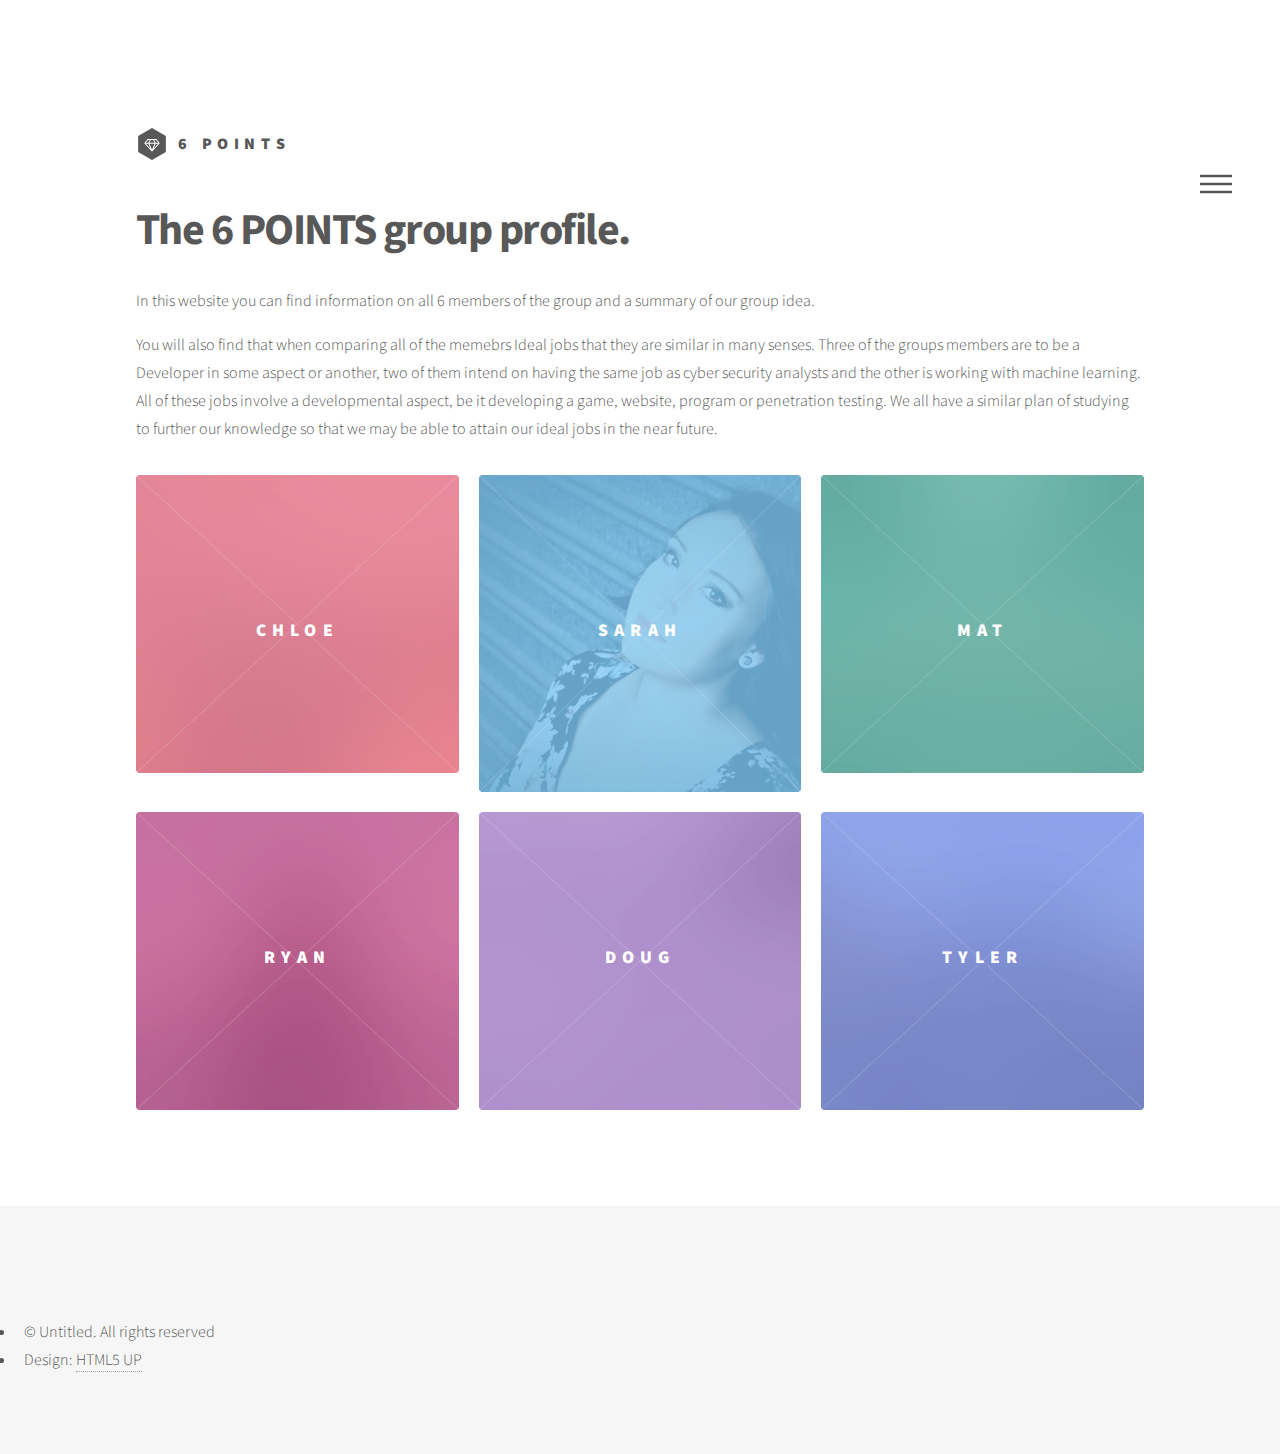
==== commit 3d8963b4: "Update index.html" ====
--- a/As2 website/index.html
+++ b/As2 website/index.html
@@ -76,7 +76,7 @@
 								</article>
 								<article class="style2">
 									<span class="image">
-										<img src="images/pic02.jpg" alt="" />
+										<img src="images/profilepic.jpg" alt="Sarah Profile Picture" />
 									</span>
 									<a href="Sarah.html">
 										<h2>Sarah</h2>
@@ -167,4 +167,4 @@
 			<script src="assets/js/main.js"></script>
 
 	</body>
-</html>+</html>
